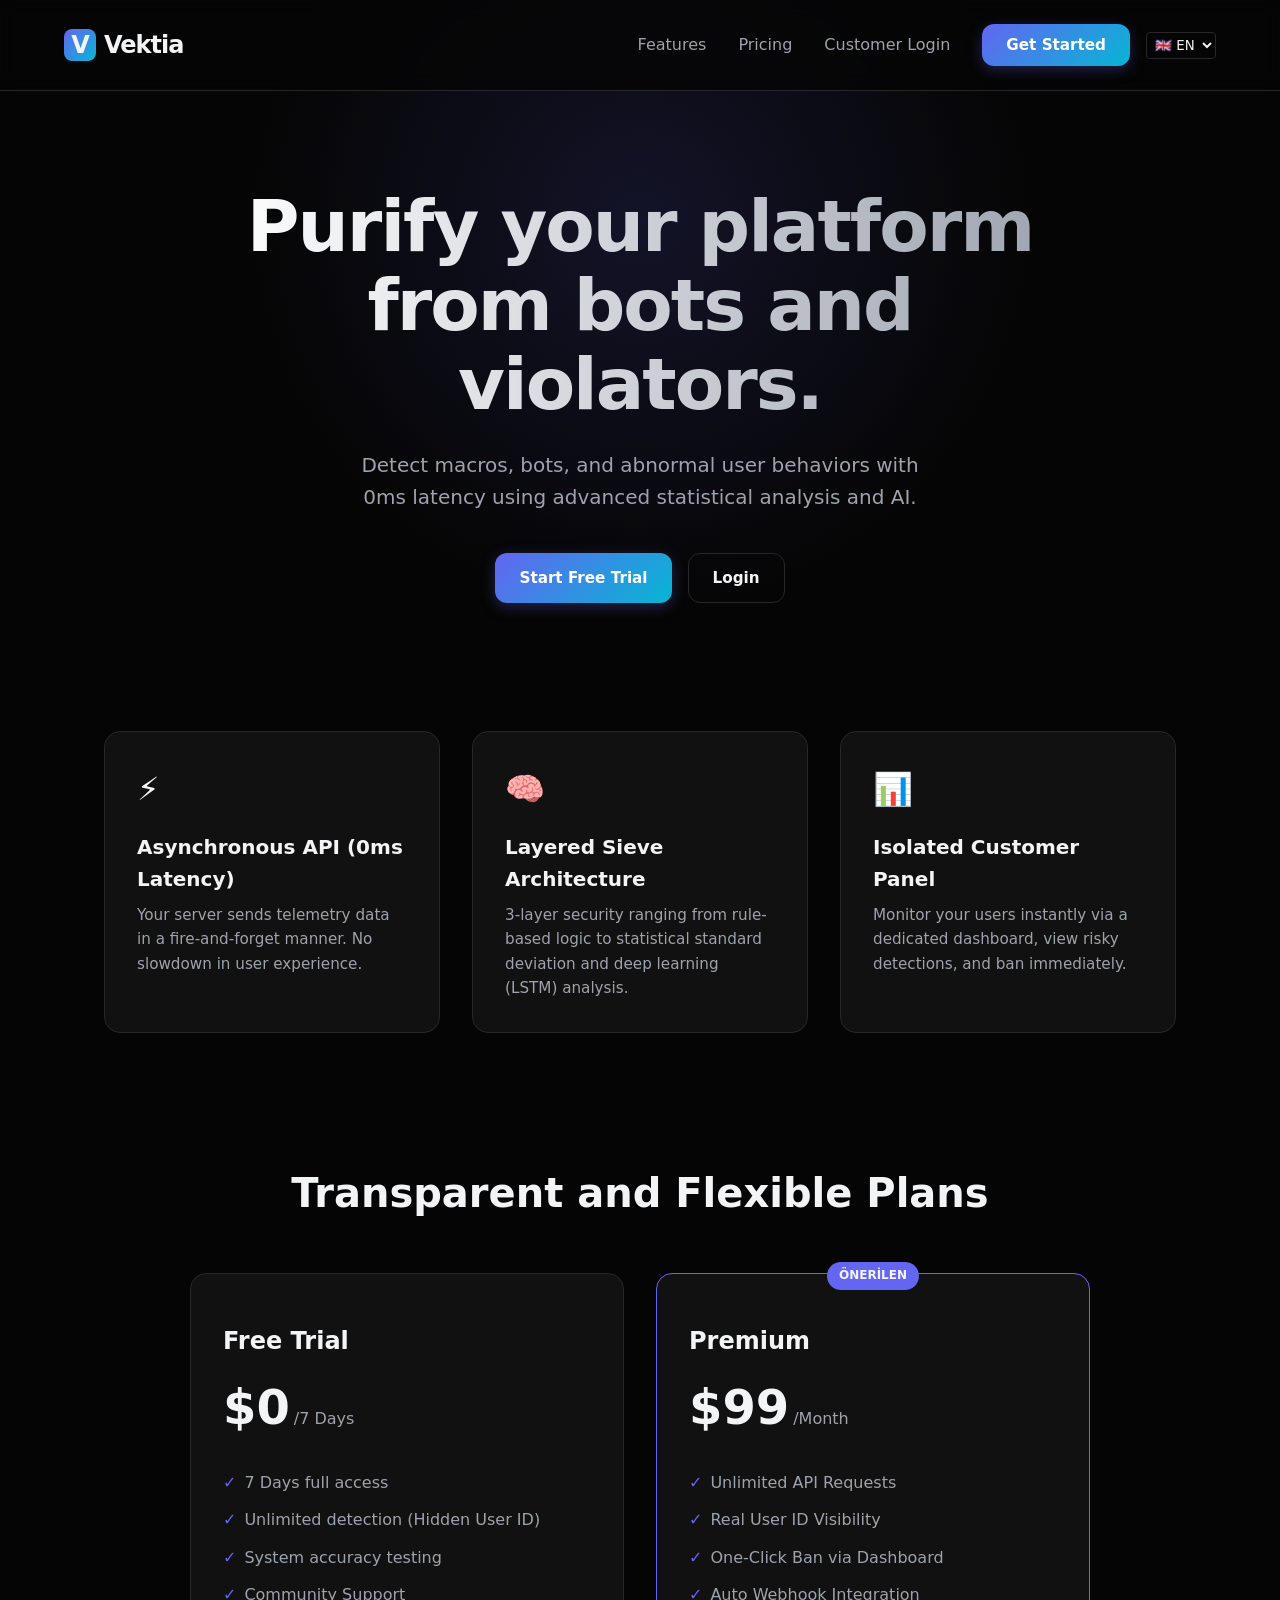
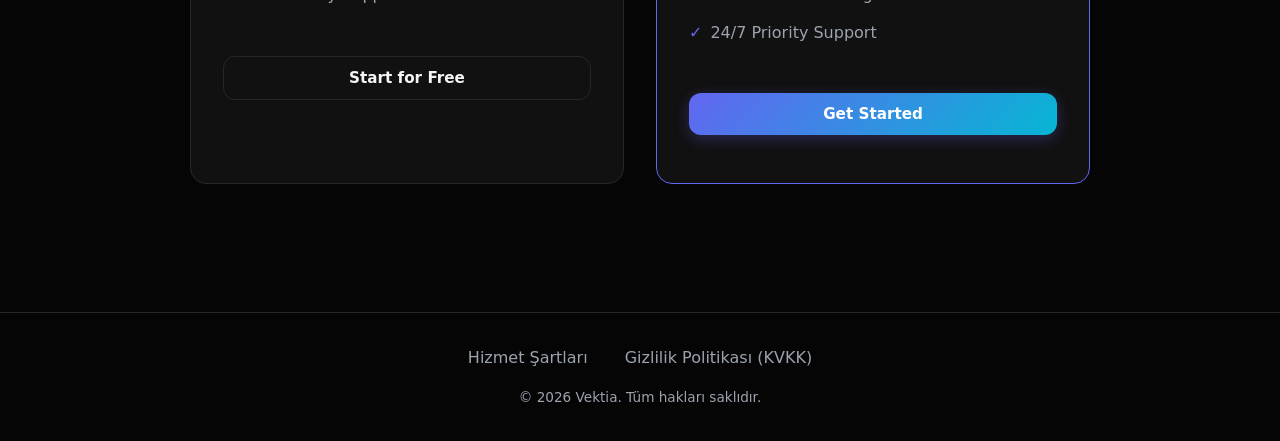
==== public/index.html @ ee5d996c "Initial commit for Vektia Anti-Cheat System" ====
<!DOCTYPE html>
<html lang="tr">
<head>
    <meta charset="UTF-8">
    <meta name="viewport" content="width=device-width, initial-scale=1.0">
    <title>Vektia | Sıfır Gecikmeli AI Anti-Cheat</title>
    <style>
        :root {
            --bg-color: #050505;
            --surface-color: #111111;
            --primary-color: #6366f1;
            --primary-hover: #4f46e5;
            --accent-cyan: #06b6d4;
            --text-color: #f3f4f6;
            --text-muted: #9ca3af;
            --border-color: #27272a;
            --radius-lg: 16px;
            --radius-md: 12px;
        }

        * { margin: 0; padding: 0; box-sizing: border-box; font-family: 'Inter', system-ui, -apple-system, sans-serif; }

        body {
            background-color: var(--bg-color);
            color: var(--text-color);
            line-height: 1.6;
            overflow-x: hidden;
        }

        /* Background Effects */
        .glow-bg {
            position: absolute;
            top: -20%; left: 50%;
            transform: translateX(-50%);
            width: 800px; height: 800px;
            background: radial-gradient(circle, rgba(99,102,241,0.15) 0%, rgba(0,0,0,0) 70%);
            z-index: -1;
        }

        /* Navbar */
        nav {
            display: flex; justify-content: space-between; align-items: center;
            padding: 1.5rem 5%; background: rgba(5,5,5,0.8);
            backdrop-filter: blur(10px);
            position: sticky; top: 0; z-index: 100;
            border-bottom: 1px solid var(--border-color);
        }
        .logo { font-size: 1.5rem; font-weight: 800; letter-spacing: -1px; display:flex; align-items:center; gap:0.5rem; }
        .logo-icon { width: 32px; height: 32px; background: linear-gradient(135deg, var(--primary-color), var(--accent-cyan)); border-radius: 8px; display:flex; align-items:center; justify-content:center; font-weight:900; }
        
        .nav-links a { color: var(--text-muted); text-decoration: none; margin-left: 2rem; transition: color 0.2s; font-weight: 500; }
        .nav-links a:hover { color: var(--text-color); }
        
        .btn {
            padding: 0.75rem 1.5rem; border-radius: var(--radius-md); font-weight: 600;
            cursor: pointer; transition: all 0.2s; text-decoration: none; border: none; font-size: 0.95rem;
        }
        .btn-primary {
            background: linear-gradient(135deg, var(--primary-color), var(--accent-cyan));
            color: white; box-shadow: 0 4px 15px rgba(99,102,241,0.3);
        }
        .btn-primary:hover { transform: translateY(-2px); box-shadow: 0 6px 20px rgba(99,102,241,0.5); }
        .btn-outline {
            background: transparent; border: 1px solid var(--border-color); color: var(--text-color);
        }
        .btn-outline:hover { border-color: var(--text-muted); }

        /* Hero Section */
        .hero {
            text-align: center; padding: 6rem 1rem 4rem; max-width: 900px; margin: 0 auto;
        }
        .hero h1 {
            font-size: 4.5rem; font-weight: 800; line-height: 1.1; letter-spacing: -2px;
            margin-bottom: 1.5rem;
            background: linear-gradient(to right, #fff, #9ca3af);
            -webkit-background-clip: text; -webkit-text-fill-color: transparent;
        }
        .hero p { font-size: 1.25rem; color: var(--text-muted); margin-bottom: 2.5rem; max-width: 600px; margin-inline: auto; }
        
        /* Features */
        .features {
            display: grid; grid-template-columns: repeat(auto-fit, minmax(300px, 1fr));
            gap: 2rem; padding: 4rem 5%; max-width: 1200px; margin: 0 auto;
        }
        .feature-card {
            background: var(--surface-color); padding: 2rem; border-radius: var(--radius-lg);
            border: 1px solid var(--border-color); transition: transform 0.3s, border-color 0.3s;
        }
        .feature-card:hover { transform: translateY(-5px); border-color: var(--primary-color); }
        .feature-icon { font-size: 2rem; margin-bottom: 1rem; }
        .feature-title { font-size: 1.25rem; font-weight: 600; margin-bottom: 0.5rem; }
        .feature-text { color: var(--text-muted); font-size: 0.95rem; }

        /* Pricing */
        .pricing-section { padding: 4rem 5%; text-align: center; }
        .pricing-section h2 { font-size: 2.5rem; margin-bottom: 3rem; }
        .pricing-grid {
            display: grid; grid-template-columns: repeat(auto-fit, minmax(300px, 1fr));
            gap: 2rem; max-width: 900px; margin: 0 auto;
        }
        .price-card {
            background: var(--surface-color); padding: 3rem 2rem; border-radius: var(--radius-lg);
            border: 1px solid var(--border-color); position: relative; text-align: left;
        }
        .price-card.premium { border-color: var(--primary-color); }
        .price-card.premium::before {
            content: 'ÖNERİLEN'; position: absolute; top: -12px; left: 50%; transform: translateX(-50%);
            background: var(--primary-color); font-size: 0.75rem; font-weight: bold; padding: 4px 12px; border-radius: 20px;
        }
        .price-tier { font-size: 1.5rem; font-weight: 600; margin-bottom: 0.5rem; }
        .price-amount { font-size: 3rem; font-weight: 800; margin-bottom: 1.5rem; display: flex; align-items: baseline; }
        .price-amount span { font-size: 1rem; color: var(--text-muted); font-weight: normal; margin-left: 0.25rem; }
        .price-features { list-style: none; margin-bottom: 2rem; }
        .price-features li { margin-bottom: 0.75rem; display: flex; align-items: center; gap: 0.5rem; color: var(--text-muted); }
        .price-features li::before { content: '✓'; color: var(--primary-color); font-weight: bold; }

        /* Modal */
        .modal-overlay {
            position: fixed; top: 0; left: 0; width: 100%; height: 100%;
            background: rgba(0,0,0,0.7); backdrop-filter: blur(5px);
            display: none; justify-content: center; align-items: center; z-index: 1000;
        }
        .modal {
            background: var(--surface-color); padding: 3rem; border-radius: var(--radius-lg);
            width: 100%; max-width: 450px; border: 1px solid var(--border-color);
        }
        .form-group { margin-bottom: 1.5rem; }
        .form-group label { display: block; margin-bottom: 0.5rem; font-weight: 500; font-size: 0.9rem; }
        .form-control {
            width: 100%; padding: 0.75rem; background: var(--bg-color); border: 1px solid var(--border-color);
            border-radius: var(--radius-md); color: white; outline: none; font-size: 1rem;
        }
        .form-control:focus { border-color: var(--primary-color); }
    </style>
</head>
<body>
    <div class="glow-bg"></div>

    <nav>
        <div class="logo">
            <div class="logo-icon">V</div>
            Vektia
        </div>
        <div class="nav-links" style="display:flex; align-items:center;">
            <a href="#features" data-i18n="nav_features">Özellikler</a>
            <a href="#pricing" data-i18n="nav_pricing">Fiyatlandırma</a>
            <a href="/admin/customer_login.html" data-i18n="nav_login">Müşteri Girişi</a>
            <button class="btn btn-primary" style="margin-left: 2rem;" onclick="openRegisterModal('premium')" data-i18n="nav_cta">Hemen Başla</button>
            <select id="langSelect" style="margin-left:1rem; padding:0.25rem; background:transparent; color:var(--text-color); border:1px solid var(--border-color); border-radius:4px; outline:none;" onchange="i18n.setLang(this.value)">
                <option value="en">🇬🇧 EN</option>
                <option value="tr">🇹🇷 TR</option>
            </select>
        </div>
    </nav>

    <section class="hero">
        <h1 data-i18n="hero_title">Platformunuzu bot ve ihlalcilerden arındırın.</h1>
        <p data-i18n="hero_subtitle">Gelişmiş istatistiksel analiz ve yapay zeka ile makro, bot ve anormal kullanıcı davranışlarını 0ms gecikme ile tespit edin.</p>
        <div style="display: flex; gap: 1rem; justify-content: center;">
            <button class="btn btn-primary" onclick="openRegisterModal('free')" data-i18n="btn_free_trial">Ücretsiz Denemeye Başla</button>
            <a href="/admin/customer_login.html" class="btn btn-outline" data-i18n="btn_login">Giriş Yap</a>
        </div>
    </section>

    <section id="features" class="features">
        <div class="feature-card">
            <div class="feature-icon">⚡</div>
            <h3 class="feature-title" data-i18n="feat1_title">Asenkron API (0ms Gecikme)</h3>
            <p class="feature-text" data-i18n="feat1_desc">Sunucunuz telemetri verisini fire-and-forget mantığıyla gönderir. Kullanıcı deneyiminde zerre yavaşlama olmaz.</p>
        </div>
        <div class="feature-card">
            <div class="feature-icon">🧠</div>
            <h3 class="feature-title" data-i18n="feat2_title">Katmanlı Elek Mimarisi</h3>
            <p class="feature-text" data-i18n="feat2_desc">Kurallı mantıktan başlayıp, istatistiksel standart sapmaya ve derin öğrenme (LSTM) analizine uzanan 3 katmanlı güvenlik.</p>
        </div>
        <div class="feature-card">
            <div class="feature-icon">📊</div>
            <h3 class="feature-title" data-i18n="feat3_title">İzole Müşteri Paneli</h3>
            <p class="feature-text" data-i18n="feat3_desc">Sadece size özel dashboard üzerinden kullanıcılarınızı anlık takip edin, riskli tespitleri görüp anında yasaklayın.</p>
        </div>
    </section>

    <section id="pricing" class="pricing-section">
        <h2 data-i18n="pricing_title">Şeffaf ve Esnek Planlar</h2>
        <div class="pricing-grid">
            <div class="price-card">
                <div class="price-tier" data-i18n="price_free">Free Trial</div>
                <div class="price-amount">$0 <span data-i18n="price_free_period">/7 Gün</span></div>
                <ul class="price-features">
                    <li data-i18n="price_free_desc1">7 Gün tam erişim</li>
                    <li data-i18n="price_free_desc2">Limitsiz tespit (Gizlenmiş User ID)</li>
                    <li data-i18n="price_free_desc3">Sistem doğruluğunu test etme</li>
                    <li data-i18n="price_free_desc4">Topluluk Desteği</li>
                </ul>
                <button class="btn btn-outline" style="width: 100%; margin-top: 1rem;" onclick="openRegisterModal('free')" data-i18n="btn_start_free">Ücretsiz Başla</button>
            </div>
            <div class="price-card premium">
                <div class="price-tier" data-i18n="price_premium">Premium</div>
                <div class="price-amount">$99 <span data-i18n="price_prem_period">/Ay</span></div>
                <ul class="price-features">
                    <li data-i18n="price_prem_desc1">Limitsiz API İsteği</li>
                    <li data-i18n="price_prem_desc2">Gerçek User ID Görünürlüğü</li>
                    <li data-i18n="price_prem_desc3">Dashboard üzerinden Tek Tıkla Ban</li>
                    <li data-i18n="price_prem_desc4">Otomatik Webhook Entegrasyonu</li>
                    <li data-i18n="price_prem_desc5">7/24 Öncelikli Destek</li>
                </ul>
                <button class="btn btn-primary" style="width: 100%; margin-top: 1rem;" onclick="openRegisterModal('premium')" data-i18n="nav_cta">Hemen Başla</button>
            </div>
        </div>
    </section>

    <!-- Kayıt Modal -->
    <div id="registerModal" class="modal-overlay">
        <div class="modal">
            <h2 style="margin-bottom: 0.5rem; font-size: 1.5rem;" data-i18n="modal_reg_title">Sisteme Kayıt Ol</h2>
            <p style="color: var(--text-muted); margin-bottom: 2rem; font-size: 0.9rem;" data-i18n="modal_reg_sub">
                Stüdyo adınızı ve kurumsal e-postanızı girin.
            </p>
            
            <!-- Aşama 1: Email Gönderimi -->
            <form id="registerForm">
                <input type="hidden" id="regTier" value="premium">
                <div class="form-group">
                    <label data-i18n="lbl_studio_name">Stüdyo / Platform Adı</label>
                    <input type="text" id="regName" class="form-control" required placeholder="Örn: Epic Games" data-i18n="ph_studio">
                </div>
                <div class="form-group">
                    <label data-i18n="lbl_corp_email">Kurumsal E-posta</label>
                    <input type="email" id="regEmail" class="form-control" required placeholder="Örn: hello@epicgames.com" data-i18n="ph_email">
                    <small style="color: var(--text-muted); font-size: 0.8rem; margin-top: 0.25rem; display: block;" data-i18n="msg_no_personal">Kişisel ve geçici e-postalar kabul edilmez.</small>
                </div>
                <div class="form-group" style="margin-top: 1.5rem; margin-bottom: 1rem; display: flex; align-items: flex-start; gap: 0.5rem;">
                    <input type="checkbox" id="regTerms" required style="margin-top: 0.25rem;">
                    <label for="regTerms" style="font-size: 0.85rem; color: var(--text-muted); cursor: pointer;" data-i18n="lbl_terms_agree">
                        <a href="terms.html" target="_blank" style="color: var(--accent-cyan); text-decoration: none;">Hizmet Şartları</a>'nı ve 
                        <a href="privacy.html" target="_blank" style="color: var(--accent-cyan); text-decoration: none;">Gizlilik Politikası (KVKK)</a>'nı okudum, anladım ve kabul ediyorum.
                    </label>
                </div>
                <div id="regError" style="display:none; color: #ef4444; background: rgba(239,68,68,0.1); padding: 0.75rem; border-radius: 8px; font-size: 0.9rem; margin-bottom: 1rem; border: 1px solid #ef4444;"></div>
                <div style="display:flex; justify-content:flex-end; gap:1rem; margin-top: 1rem;">
                    <button type="button" class="btn btn-outline" onclick="closeRegisterModal()" data-i18n="btn_cancel">İptal</button>
                    <button type="submit" class="btn btn-primary" id="regSubmitBtn" data-i18n="btn_continue">Devam Et</button>
                </div>
            </form>

            <!-- Aşama 2: OTP Doğrulama -->
            <form id="otpForm" style="display:none;">
                <p style="color: var(--text-color); margin-bottom: 1rem; font-size: 0.95rem;" data-i18n="otp_desc">E-posta adresinize gönderilen 6 haneli doğrulama kodunu girin.</p>
                <div class="form-group">
                    <label data-i18n="lbl_otp">Doğrulama Kodu</label>
                    <input type="text" id="otpCode" class="form-control" required placeholder="000000" maxlength="6" style="text-align: center; letter-spacing: 0.5rem; font-size: 1.5rem;">
                </div>
                <div id="otpError" style="display:none; color: #ef4444; background: rgba(239,68,68,0.1); padding: 0.75rem; border-radius: 8px; font-size: 0.9rem; margin-bottom: 1rem; border: 1px solid #ef4444;"></div>
                <div style="display:flex; justify-content:flex-end; gap:1rem; margin-top: 1rem;">
                    <button type="button" class="btn btn-outline" onclick="closeRegisterModal()" data-i18n="btn_cancel">İptal</button>
                    <button type="submit" class="btn btn-primary" id="otpSubmitBtn" data-i18n="btn_verify">Doğrula</button>
                </div>
            </form>
            
            <!-- Aşama 3: Başarılı (Free Tier için) -->
            <div id="regSuccess" style="display: none; text-align: center;">
                <div style="font-size: 3rem; margin-bottom: 1rem;">✅</div>
                <h3 style="margin-bottom: 1rem;">Kayıt Başarılı!</h3>
                <p style="color: var(--text-muted); font-size: 0.9rem; margin-bottom: 1rem;">Lütfen bu API anahtarını güvenli bir yere kaydedin. Bir daha gösterilmeyecektir.</p>
                <div style="background: var(--bg-color); padding: 1rem; border: 1px dashed var(--primary-color); border-radius: var(--radius-md); font-family: monospace; font-size: 1.1rem; color: var(--accent-cyan); margin-bottom: 2rem; word-break: break-all;" id="newApiKey">
                </div>
                <a href="/admin/customer_login.html" class="btn btn-primary" style="width: 100%; margin-bottom: 0.5rem;">Panele Giriş Yap</a>
                <button type="button" class="btn btn-outline" style="width: 100%;" onclick="closeRegisterModal()">Kapat</button>
            </div>
        </div>
    </div>

    <script src="/admin/js/i18n.js"></script>
    <script>
        // Update dict with landing page keys locally or append to i18n
        if (typeof i18n !== 'undefined') {
            i18n.dict.tr = { ...i18n.dict.tr, 
                "nav_features": "Özellikler", 
                "nav_pricing": "Fiyatlandırma", 
                "nav_login": "Müşteri Girişi", 
                "nav_cta": "Hemen Başla",
                "hero_title": "Platformunuzu bot ve ihlalcilerden arındırın.",
                "hero_subtitle": "Gelişmiş istatistiksel analiz ve yapay zeka ile makro, bot ve anormal kullanıcı davranışlarını 0ms gecikme ile tespit edin.",
                "btn_free_trial": "Ücretsiz Denemeye Başla",
                "btn_login": "Giriş Yap",
                "feat1_title": "Asenkron API (0ms Gecikme)",
                "feat1_desc": "Sunucunuz telemetri verisini fire-and-forget mantığıyla gönderir. Kullanıcı deneyiminde zerre yavaşlama olmaz.",
                "feat2_title": "Katmanlı Elek Mimarisi",
                "feat2_desc": "Kurallı mantıktan başlayıp, istatistiksel standart sapmaya ve derin öğrenme (LSTM) analizine uzanan 3 katmanlı güvenlik.",
                "feat3_title": "İzole Müşteri Paneli",
                "feat3_desc": "Sadece size özel dashboard üzerinden kullanıcılarınızı anlık takip edin, riskli tespitleri görüp anında yasaklayın.",
                "pricing_title": "Şeffaf ve Esnek Planlar",
                "price_free": "Ücretsiz Deneme",
                "price_free_period": "/7 Gün",
                "price_free_desc1": "7 Gün tam erişim",
                "price_free_desc2": "Limitsiz tespit (Gizlenmiş User ID)",
                "price_free_desc3": "Sistem doğruluğunu test etme",
                "price_free_desc4": "Topluluk Desteği",
                "btn_start_free": "Ücretsiz Başla",
                "price_premium": "Premium",
                "price_prem_period": "/Ay",
                "price_prem_desc1": "Limitsiz API İsteği",
                "price_prem_desc2": "Gerçek User ID Görünürlüğü",
                "price_prem_desc3": "Dashboard üzerinden Tek Tıkla Ban",
                "price_prem_desc4": "Otomatik Webhook Entegrasyonu",
                "price_prem_desc5": "7/24 Öncelikli Destek",
                "modal_reg_title": "Sisteme Kayıt Ol",
                "modal_reg_sub": "Stüdyo adınızı ve kurumsal e-postanızı girin.",
                "lbl_studio_name": "Stüdyo / Platform Adı",
                "ph_studio": "Örn: Epic Games",
                "lbl_corp_email": "Kurumsal E-posta",
                "ph_email": "Örn: hello@epicgames.com",
                "msg_no_personal": "Kişisel ve geçici e-postalar kabul edilmez.",
                "lbl_terms_agree": "<a href='terms.html' target='_blank' style='color: var(--accent-cyan); text-decoration: none;'>Hizmet Şartları</a>'nı ve <a href='privacy.html' target='_blank' style='color: var(--accent-cyan); text-decoration: none;'>Gizlilik Politikası (KVKK)</a>'nı okudum, anladım ve kabul ediyorum.",
                "btn_cancel": "İptal",
                "btn_continue": "Devam Et",
                "otp_desc": "E-posta adresinize gönderilen 6 haneli doğrulama kodunu girin.",
                "lbl_otp": "Doğrulama Kodu",
                "btn_verify": "Doğrula"
            };
            i18n.dict.en = { ...i18n.dict.en, 
                "nav_features": "Features", 
                "nav_pricing": "Pricing", 
                "nav_login": "Customer Login", 
                "nav_cta": "Get Started",
                "hero_title": "Purify your platform from bots and violators.",
                "hero_subtitle": "Detect macros, bots, and abnormal user behaviors with 0ms latency using advanced statistical analysis and AI.",
                "btn_free_trial": "Start Free Trial",
                "btn_login": "Login",
                "feat1_title": "Asynchronous API (0ms Latency)",
                "feat1_desc": "Your server sends telemetry data in a fire-and-forget manner. No slowdown in user experience.",
                "feat2_title": "Layered Sieve Architecture",
                "feat2_desc": "3-layer security ranging from rule-based logic to statistical standard deviation and deep learning (LSTM) analysis.",
                "feat3_title": "Isolated Customer Panel",
                "feat3_desc": "Monitor your users instantly via a dedicated dashboard, view risky detections, and ban immediately.",
                "pricing_title": "Transparent and Flexible Plans",
                "price_free": "Free Trial",
                "price_free_period": "/7 Days",
                "price_free_desc1": "7 Days full access",
                "price_free_desc2": "Unlimited detection (Hidden User ID)",
                "price_free_desc3": "System accuracy testing",
                "price_free_desc4": "Community Support",
                "btn_start_free": "Start for Free",
                "price_premium": "Premium",
                "price_prem_period": "/Month",
                "price_prem_desc1": "Unlimited API Requests",
                "price_prem_desc2": "Real User ID Visibility",
                "price_prem_desc3": "One-Click Ban via Dashboard",
                "price_prem_desc4": "Auto Webhook Integration",
                "price_prem_desc5": "24/7 Priority Support",
                "modal_reg_title": "System Registration",
                "modal_reg_sub": "Enter your studio name and corporate email.",
                "lbl_studio_name": "Studio / Platform Name",
                "ph_studio": "e.g., Epic Games",
                "lbl_corp_email": "Corporate Email",
                "ph_email": "e.g., hello@epicgames.com",
                "msg_no_personal": "Personal and temporary emails are not accepted.",
                "lbl_terms_agree": "I have read and agree to the <a href='terms.html' target='_blank' style='color: var(--accent-cyan); text-decoration: none;'>Terms of Service</a> and <a href='privacy.html' target='_blank' style='color: var(--accent-cyan); text-decoration: none;'>Privacy Policy</a>.",
                "btn_cancel": "Cancel",
                "btn_continue": "Continue",
                "otp_desc": "Enter the 6-digit verification code sent to your email.",
                "lbl_otp": "Verification Code",
                "btn_verify": "Verify"
            };
            i18n.translatePage();
        }

        function openRegisterModal(tier) {
            document.getElementById('regTier').value = tier;
            document.getElementById('registerForm').style.display = 'block';
            document.getElementById('otpForm').style.display = 'none';
            document.getElementById('regSuccess').style.display = 'none';
            document.getElementById('regError').style.display = 'none';
            document.getElementById('otpError').style.display = 'none';
            document.getElementById('registerModal').style.display = 'flex';
        }

        function closeRegisterModal() {
            document.getElementById('registerModal').style.display = 'none';
        }

        // Modal dışına tıklayınca kapatma
        window.onclick = function(event) {
            const modal = document.getElementById('registerModal');
            if (event.target == modal) {
                closeRegisterModal();
            }
        }

        // Aşama 1: OTP Gönder
        document.getElementById('registerForm').addEventListener('submit', async (e) => {
            e.preventDefault();
            const name = document.getElementById('regName').value;
            const email = document.getElementById('regEmail').value;
            const tier = document.getElementById('regTier').value;
            const errorBox = document.getElementById('regError');
            const submitBtn = document.getElementById('regSubmitBtn');

            errorBox.style.display = 'none';
            submitBtn.disabled = true;
            submitBtn.textContent = 'İşleniyor...';

            try {
                const res = await fetch('/api/v1/customer/register/send-otp', {
                    method: 'POST',
                    headers: {'Content-Type': 'application/json'},
                    body: JSON.stringify({ name, email, tier })
                });
                
                const data = await res.json();
                
                if (!res.ok) {
                    throw new Error(data.detail || 'İşlem başarısız oldu.');
                }
                
                // Formu gizle, OTP formunu göster
                document.getElementById('registerForm').style.display = 'none';
                document.getElementById('otpForm').style.display = 'block';
                document.getElementById('otpCode').focus();
            } catch (err) {
                errorBox.textContent = err.message;
                errorBox.style.display = 'block';
            } finally {
                submitBtn.disabled = false;
                submitBtn.textContent = 'Devam Et';
            }
        });

        // Aşama 2: OTP Doğrula
        document.getElementById('otpForm').addEventListener('submit', async (e) => {
            e.preventDefault();
            const name = document.getElementById('regName').value;
            const email = document.getElementById('regEmail').value;
            const tier = document.getElementById('regTier').value;
            const otp_code = document.getElementById('otpCode').value;
            const errorBox = document.getElementById('otpError');
            const submitBtn = document.getElementById('otpSubmitBtn');

            errorBox.style.display = 'none';
            submitBtn.disabled = true;
            submitBtn.textContent = 'Doğrulanıyor...';

            try {
                const res = await fetch('/api/v1/customer/register/verify-otp', {
                    method: 'POST',
                    headers: {'Content-Type': 'application/json'},
                    body: JSON.stringify({ name, email, tier, otp_code })
                });
                
                const data = await res.json();
                
                if (!res.ok) {
                    throw new Error(data.detail || 'Doğrulama başarısız oldu.');
                }
                
                if (data.tier === 'free') {
                    document.getElementById('otpForm').style.display = 'none';
                    document.getElementById('newApiKey').textContent = data.api_key;
                    document.getElementById('regSuccess').style.display = 'block';
                } else if (data.tier === 'premium') {
                    // Lemon Squeezy Checkout sayfasına yönlendir
                    submitBtn.textContent = 'Ödemeye Yönlendiriliyor...';
                    window.location.href = data.checkout_url;
                }
            } catch (err) {
                errorBox.textContent = err.message;
                errorBox.style.display = 'block';
                submitBtn.disabled = false;
                submitBtn.textContent = 'Doğrula';
            }
        });
    </script>

    <footer style="border-top: 1px solid var(--border-color); padding: 2rem 5%; text-align: center; color: var(--text-muted); margin-top: 4rem;">
        <div>
            <a href="terms.html" style="color: var(--text-muted); text-decoration: none; margin: 0 1rem; transition: color 0.2s;" onmouseover="this.style.color='var(--text-color)'" onmouseout="this.style.color='var(--text-muted)'">Hizmet Şartları</a>
            <a href="privacy.html" style="color: var(--text-muted); text-decoration: none; margin: 0 1rem; transition: color 0.2s;" onmouseover="this.style.color='var(--text-color)'" onmouseout="this.style.color='var(--text-muted)'">Gizlilik Politikası (KVKK)</a>
        </div>
        <div style="margin-top: 1rem; font-size: 0.85rem;">&copy; 2026 Vektia. Tüm hakları saklıdır.</div>
    </footer>
</body>
</html>
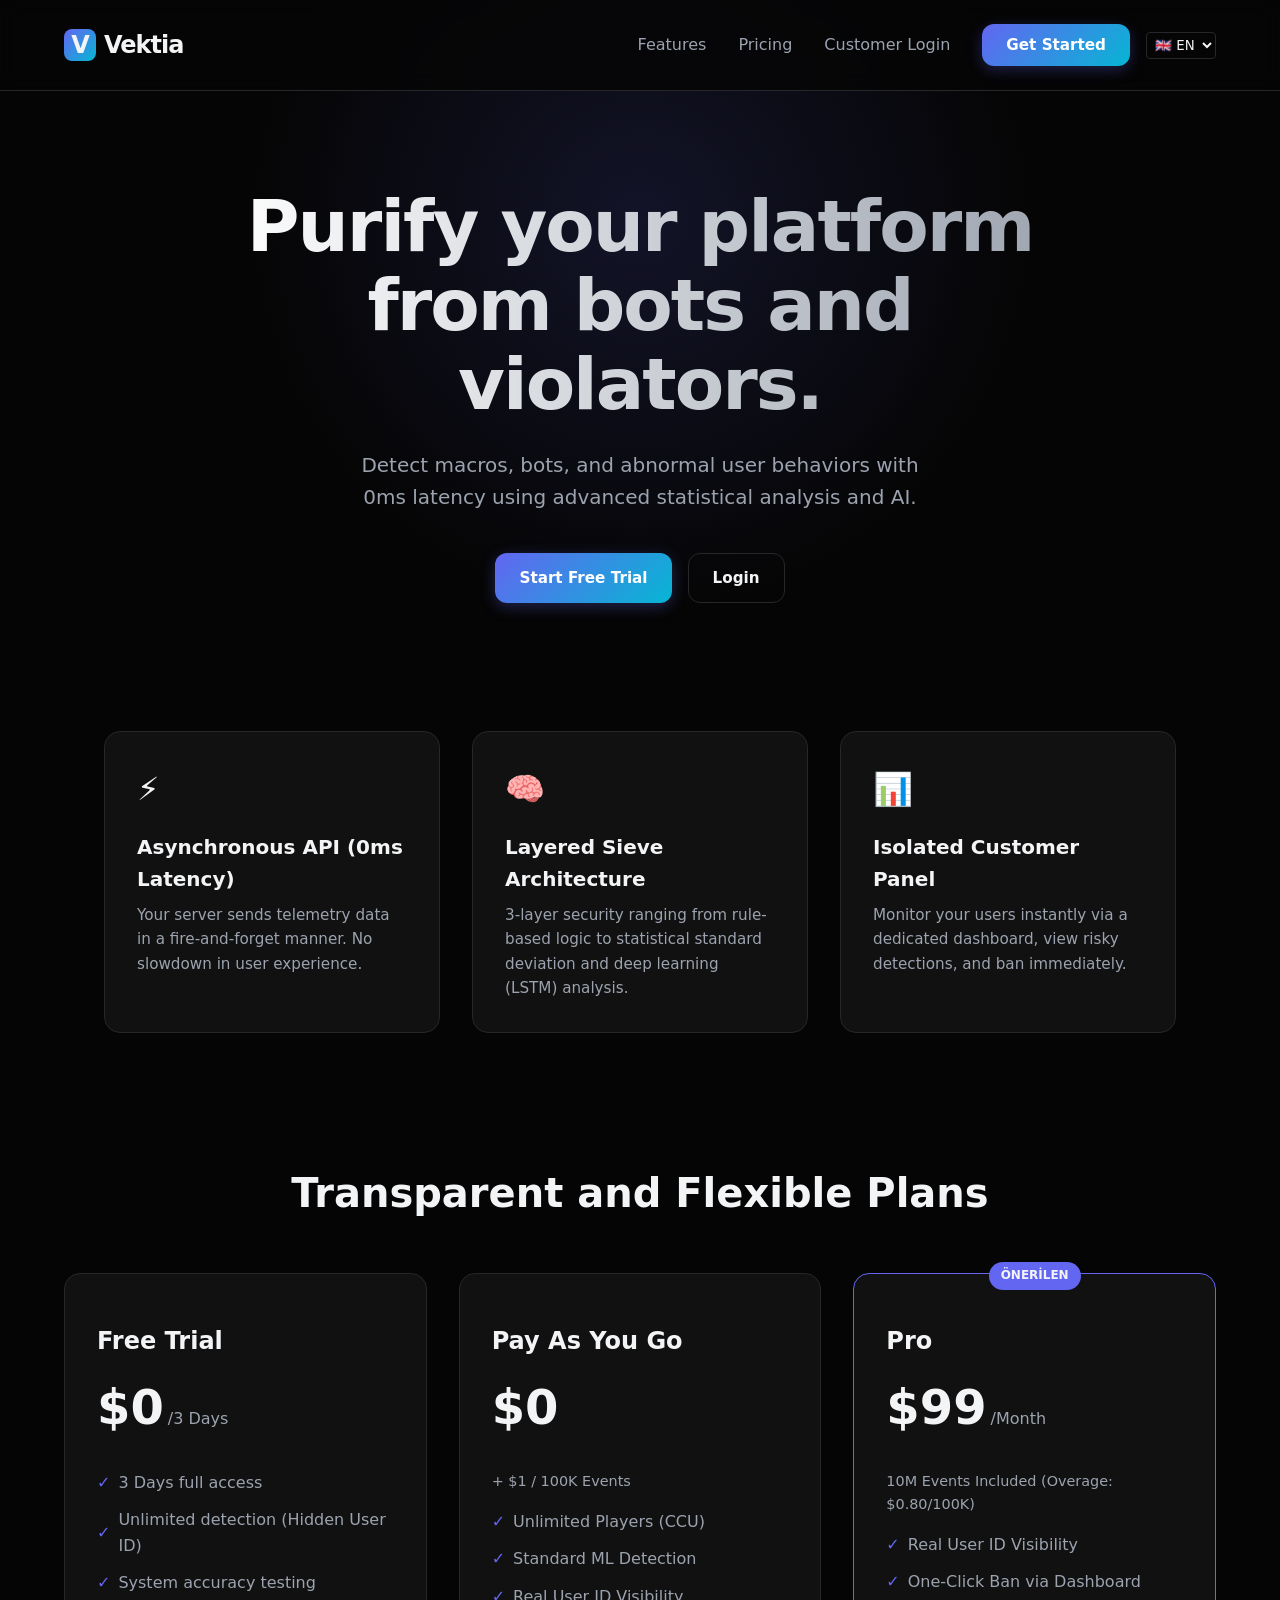
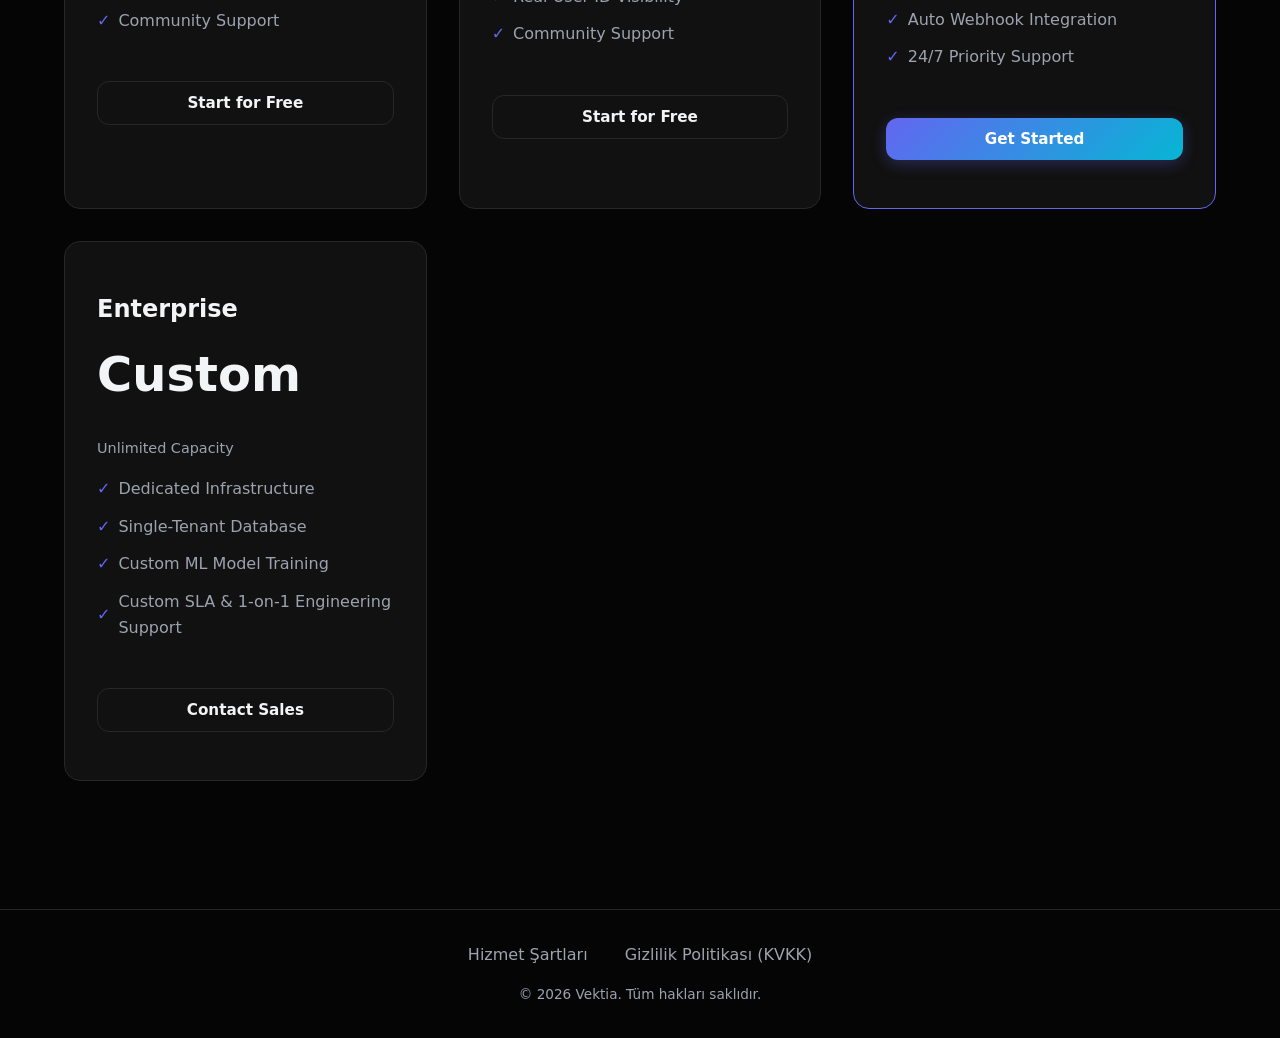
==== commit de1e31b4: "feat: Add spatial jitter analysis, cross-metric detection, update ML scripts, and add project detail" ====
--- a/public/index.html
+++ b/public/index.html
@@ -95,8 +95,8 @@
         .pricing-section { padding: 4rem 5%; text-align: center; }
         .pricing-section h2 { font-size: 2.5rem; margin-bottom: 3rem; }
         .pricing-grid {
-            display: grid; grid-template-columns: repeat(auto-fit, minmax(300px, 1fr));
-            gap: 2rem; max-width: 900px; margin: 0 auto;
+            display: grid; grid-template-columns: repeat(auto-fit, minmax(280px, 1fr));
+            gap: 2rem; max-width: 1300px; margin: 0 auto;
         }
         .price-card {
             background: var(--surface-color); padding: 3rem 2rem; border-radius: var(--radius-lg);
@@ -185,26 +185,50 @@
         <div class="pricing-grid">
             <div class="price-card">
                 <div class="price-tier" data-i18n="price_free">Free Trial</div>
-                <div class="price-amount">$0 <span data-i18n="price_free_period">/7 Gün</span></div>
+                <div class="price-amount">$0 <span data-i18n="price_free_period">/3 Gün</span></div>
                 <ul class="price-features">
-                    <li data-i18n="price_free_desc1">7 Gün tam erişim</li>
+                    <li data-i18n="price_free_desc1">3 Gün tam erişim</li>
                     <li data-i18n="price_free_desc2">Limitsiz tespit (Gizlenmiş User ID)</li>
                     <li data-i18n="price_free_desc3">Sistem doğruluğunu test etme</li>
                     <li data-i18n="price_free_desc4">Topluluk Desteği</li>
                 </ul>
                 <button class="btn btn-outline" style="width: 100%; margin-top: 1rem;" onclick="openRegisterModal('free')" data-i18n="btn_start_free">Ücretsiz Başla</button>
             </div>
+            <div class="price-card">
+                <div class="price-tier" data-i18n="price_payg">Pay As You Go</div>
+                <div class="price-amount" data-i18n="price_payg_amount">$0</div>
+                <p style="color: var(--text-muted); font-size: 0.9rem; margin-bottom: 1rem;" data-i18n="price_payg_sub">+ $1 / 100K Event</p>
+                <ul class="price-features">
+                    <li data-i18n="price_payg_desc1">Limitsiz Oyuncu (CCU)</li>
+                    <li data-i18n="price_payg_desc2">Standart ML Tespiti</li>
+                    <li data-i18n="price_payg_desc3">Gerçek User ID Görünürlüğü</li>
+                    <li data-i18n="price_payg_desc4">Topluluk Desteği</li>
+                </ul>
+                <button class="btn btn-outline" style="width: 100%; margin-top: 1rem;" onclick="openRegisterModal('payg')" data-i18n="btn_start_free">Ücretsiz Başla</button>
+            </div>
             <div class="price-card premium">
-                <div class="price-tier" data-i18n="price_premium">Premium</div>
+                <div class="price-tier" data-i18n="price_premium">Pro</div>
                 <div class="price-amount">$99 <span data-i18n="price_prem_period">/Ay</span></div>
+                <p style="color: var(--text-muted); font-size: 0.9rem; margin-bottom: 1rem;" data-i18n="price_prem_sub">10M Event Dahil (Aşım: $0.80/100K)</p>
                 <ul class="price-features">
-                    <li data-i18n="price_prem_desc1">Limitsiz API İsteği</li>
-                    <li data-i18n="price_prem_desc2">Gerçek User ID Görünürlüğü</li>
-                    <li data-i18n="price_prem_desc3">Dashboard üzerinden Tek Tıkla Ban</li>
-                    <li data-i18n="price_prem_desc4">Otomatik Webhook Entegrasyonu</li>
-                    <li data-i18n="price_prem_desc5">7/24 Öncelikli Destek</li>
+                    <li data-i18n="price_prem_desc1">Gerçek User ID Görünürlüğü</li>
+                    <li data-i18n="price_prem_desc2">Dashboard üzerinden Tek Tıkla Ban</li>
+                    <li data-i18n="price_prem_desc3">Otomatik Webhook Entegrasyonu</li>
+                    <li data-i18n="price_prem_desc4">7/24 Öncelikli Destek</li>
                 </ul>
                 <button class="btn btn-primary" style="width: 100%; margin-top: 1rem;" onclick="openRegisterModal('premium')" data-i18n="nav_cta">Hemen Başla</button>
+            </div>
+            <div class="price-card">
+                <div class="price-tier" data-i18n="price_enterprise">Enterprise</div>
+                <div class="price-amount" data-i18n="price_ent_amount">Özel</div>
+                <p style="color: var(--text-muted); font-size: 0.9rem; margin-bottom: 1rem;" data-i18n="price_ent_sub">Sınırsız Kapasite</p>
+                <ul class="price-features">
+                    <li data-i18n="price_ent_desc1">Dedicated Infrastructure</li>
+                    <li data-i18n="price_ent_desc2">Single-Tenant Veritabanı</li>
+                    <li data-i18n="price_ent_desc3">Özel ML Modeli Eğitimi</li>
+                    <li data-i18n="price_ent_desc4">Özel SLA & Birebir Mühendis Desteği</li>
+                </ul>
+                <button class="btn btn-outline" style="width: 100%; margin-top: 1rem;" onclick="window.location.href='mailto:sales@vektia.com'" data-i18n="btn_contact_sales">Bize Ulaşın</button>
             </div>
         </div>
     </section>
@@ -291,19 +315,35 @@
                 "feat3_desc": "Sadece size özel dashboard üzerinden kullanıcılarınızı anlık takip edin, riskli tespitleri görüp anında yasaklayın.",
                 "pricing_title": "Şeffaf ve Esnek Planlar",
                 "price_free": "Ücretsiz Deneme",
-                "price_free_period": "/7 Gün",
-                "price_free_desc1": "7 Gün tam erişim",
+                "price_free_period": "/3 Gün",
+                "price_free_desc1": "3 Gün tam erişim",
                 "price_free_desc2": "Limitsiz tespit (Gizlenmiş User ID)",
                 "price_free_desc3": "Sistem doğruluğunu test etme",
                 "price_free_desc4": "Topluluk Desteği",
                 "btn_start_free": "Ücretsiz Başla",
-                "price_premium": "Premium",
+                "price_payg": "Pay As You Go",
+                "price_payg_amount": "$0",
+                "price_payg_sub": "+ $1 / 100K Event",
+                "price_payg_desc1": "Limitsiz Oyuncu (CCU)",
+                "price_payg_desc2": "Standart ML Tespiti",
+                "price_payg_desc3": "Gerçek User ID Görünürlüğü",
+                "price_payg_desc4": "Topluluk Desteği",
+                "btn_start_free": "Ücretsiz Başla",
+                "price_premium": "Pro",
                 "price_prem_period": "/Ay",
-                "price_prem_desc1": "Limitsiz API İsteği",
-                "price_prem_desc2": "Gerçek User ID Görünürlüğü",
-                "price_prem_desc3": "Dashboard üzerinden Tek Tıkla Ban",
-                "price_prem_desc4": "Otomatik Webhook Entegrasyonu",
-                "price_prem_desc5": "7/24 Öncelikli Destek",
+                "price_prem_sub": "10M Event Dahil (Aşım: $0.80/100K)",
+                "price_prem_desc1": "Gerçek User ID Görünürlüğü",
+                "price_prem_desc2": "Dashboard üzerinden Tek Tıkla Ban",
+                "price_prem_desc3": "Otomatik Webhook Entegrasyonu",
+                "price_prem_desc4": "7/24 Öncelikli Destek",
+                "price_enterprise": "Enterprise",
+                "price_ent_amount": "Özel",
+                "price_ent_sub": "Sınırsız Kapasite",
+                "price_ent_desc1": "Dedicated (Özel) Altyapı",
+                "price_ent_desc2": "Single-Tenant Veritabanı",
+                "price_ent_desc3": "Özel ML Modeli Eğitimi",
+                "price_ent_desc4": "Özel SLA & Birebir Mühendis Desteği",
+                "btn_contact_sales": "Bize Ulaşın",
                 "modal_reg_title": "Sisteme Kayıt Ol",
                 "modal_reg_sub": "Stüdyo adınızı ve kurumsal e-postanızı girin.",
                 "lbl_studio_name": "Stüdyo / Platform Adı",
@@ -335,19 +375,35 @@
                 "feat3_desc": "Monitor your users instantly via a dedicated dashboard, view risky detections, and ban immediately.",
                 "pricing_title": "Transparent and Flexible Plans",
                 "price_free": "Free Trial",
-                "price_free_period": "/7 Days",
-                "price_free_desc1": "7 Days full access",
+                "price_free_period": "/3 Days",
+                "price_free_desc1": "3 Days full access",
                 "price_free_desc2": "Unlimited detection (Hidden User ID)",
                 "price_free_desc3": "System accuracy testing",
                 "price_free_desc4": "Community Support",
                 "btn_start_free": "Start for Free",
-                "price_premium": "Premium",
+                "price_payg": "Pay As You Go",
+                "price_payg_amount": "$0",
+                "price_payg_sub": "+ $1 / 100K Events",
+                "price_payg_desc1": "Unlimited Players (CCU)",
+                "price_payg_desc2": "Standard ML Detection",
+                "price_payg_desc3": "Real User ID Visibility",
+                "price_payg_desc4": "Community Support",
+                "btn_start_free": "Start for Free",
+                "price_premium": "Pro",
                 "price_prem_period": "/Month",
-                "price_prem_desc1": "Unlimited API Requests",
-                "price_prem_desc2": "Real User ID Visibility",
-                "price_prem_desc3": "One-Click Ban via Dashboard",
-                "price_prem_desc4": "Auto Webhook Integration",
-                "price_prem_desc5": "24/7 Priority Support",
+                "price_prem_sub": "10M Events Included (Overage: $0.80/100K)",
+                "price_prem_desc1": "Real User ID Visibility",
+                "price_prem_desc2": "One-Click Ban via Dashboard",
+                "price_prem_desc3": "Auto Webhook Integration",
+                "price_prem_desc4": "24/7 Priority Support",
+                "price_enterprise": "Enterprise",
+                "price_ent_amount": "Custom",
+                "price_ent_sub": "Unlimited Capacity",
+                "price_ent_desc1": "Dedicated Infrastructure",
+                "price_ent_desc2": "Single-Tenant Database",
+                "price_ent_desc3": "Custom ML Model Training",
+                "price_ent_desc4": "Custom SLA & 1-on-1 Engineering Support",
+                "btn_contact_sales": "Contact Sales",
                 "modal_reg_title": "System Registration",
                 "modal_reg_sub": "Enter your studio name and corporate email.",
                 "lbl_studio_name": "Studio / Platform Name",
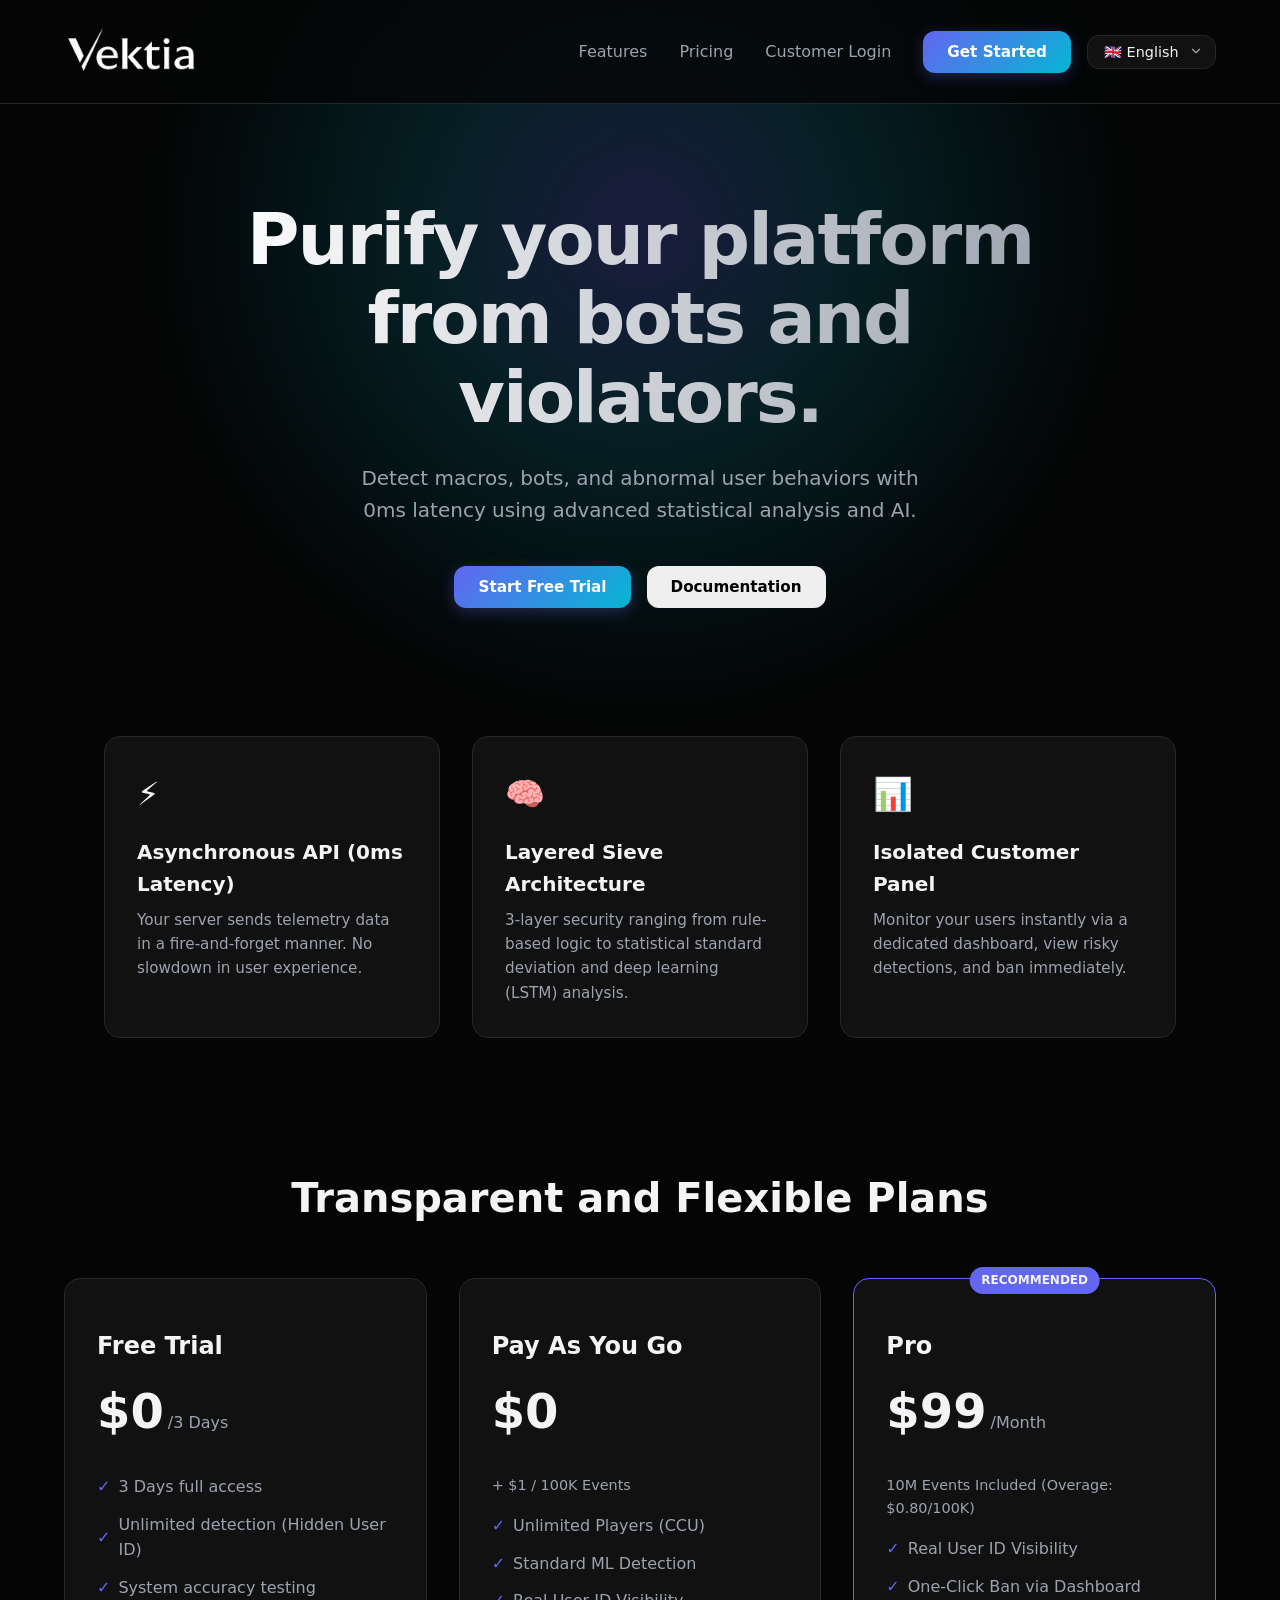
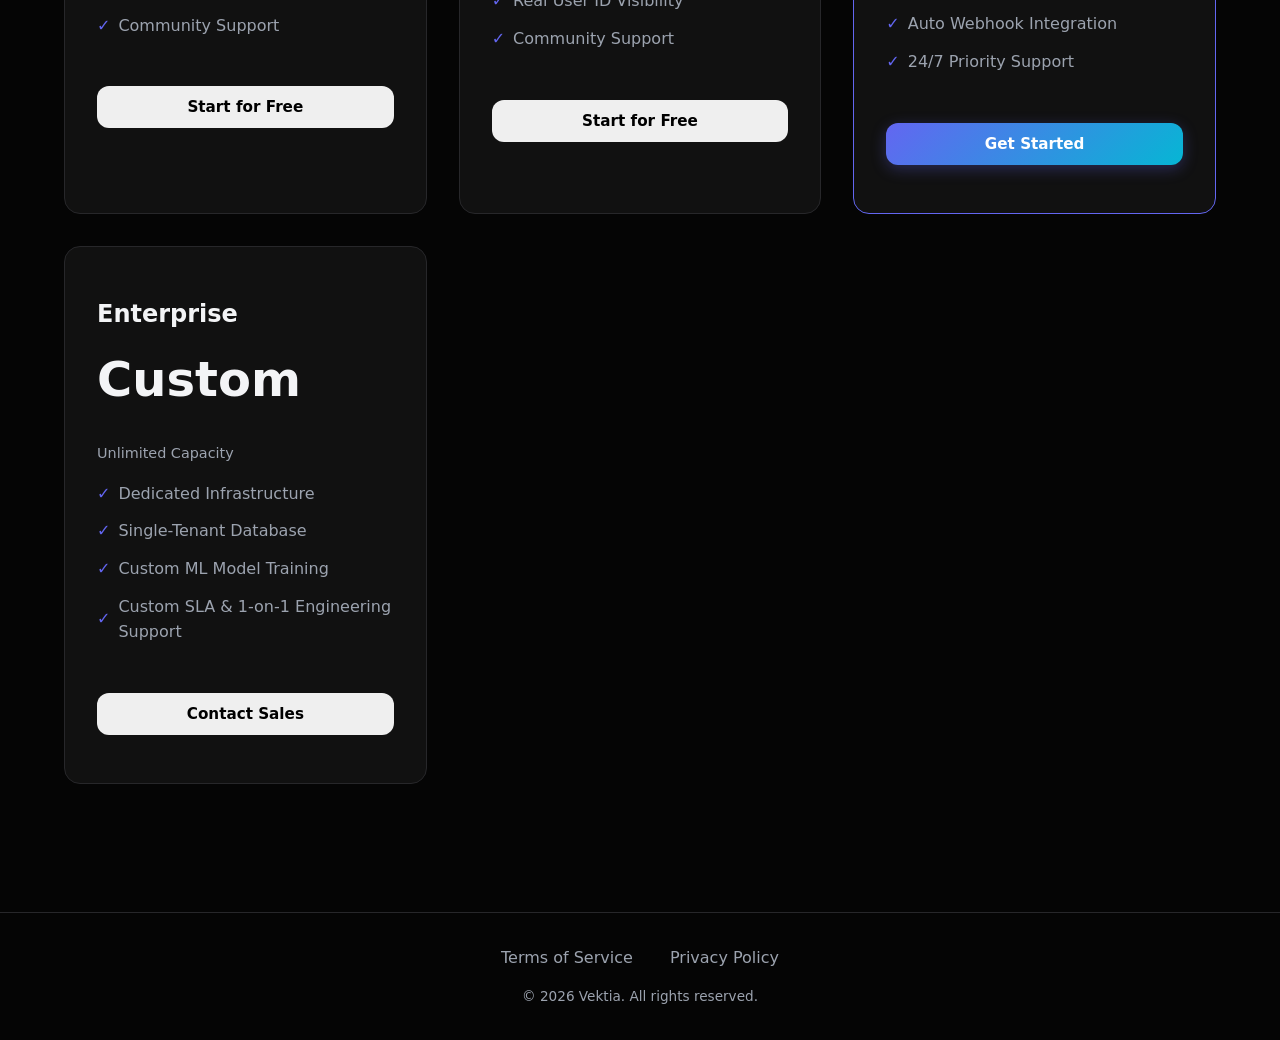
==== commit dc71a283: "feat: implement FastAPI entry point with static file serving and standardize logo pathing across adm" ====
--- a/public/index.html
+++ b/public/index.html
@@ -27,14 +27,33 @@
             overflow-x: hidden;
         }
 
+        /* Animations */
+        @keyframes fadeInUp {
+            from { opacity: 0; transform: translateY(30px); }
+            to { opacity: 1; transform: translateY(0); }
+        }
+        @keyframes floatLogo {
+            0% { transform: translateY(0px); filter: drop-shadow(0 0 8px rgba(99,102,241,0.2)); }
+            50% { transform: translateY(-4px); filter: drop-shadow(0 0 18px rgba(99,102,241,0.6)); }
+            100% { transform: translateY(0px); filter: drop-shadow(0 0 8px rgba(99,102,241,0.2)); }
+        }
+        @keyframes glowPulse {
+            0% { opacity: 0.3; transform: translate(-50%, 0) scale(1) rotate(0deg); }
+            33% { opacity: 0.8; transform: translate(-40%, 5%) scale(1.2) rotate(10deg); }
+            66% { opacity: 0.6; transform: translate(-60%, -5%) scale(1.1) rotate(-10deg); }
+            100% { opacity: 0.3; transform: translate(-50%, 0) scale(1) rotate(0deg); }
+        }
+
         /* Background Effects */
         .glow-bg {
             position: absolute;
-            top: -20%; left: 50%;
+            top: -30%; left: 50%;
             transform: translateX(-50%);
-            width: 800px; height: 800px;
-            background: radial-gradient(circle, rgba(99,102,241,0.15) 0%, rgba(0,0,0,0) 70%);
+            width: 1000px; height: 1000px;
+            background: radial-gradient(circle, rgba(99,102,241,0.25) 0%, rgba(6,182,212,0.15) 30%, rgba(0,0,0,0) 70%);
             z-index: -1;
+            animation: glowPulse 12s ease-in-out infinite;
+            filter: blur(20px);
         }
 
         /* Navbar */
@@ -60,10 +79,39 @@
             color: white; box-shadow: 0 4px 15px rgba(99,102,241,0.3);
         }
         .btn-primary:hover { transform: translateY(-2px); box-shadow: 0 6px 20px rgba(99,102,241,0.5); }
-        .btn-outline {
-            background: transparent; border: 1px solid var(--border-color); color: var(--text-color);
-        }
         .btn-outline:hover { border-color: var(--text-muted); }
+
+        /* Language Select */
+        .lang-select {
+            margin-left: 1rem;
+            padding: 0.5rem 1rem;
+            background: rgba(255, 255, 255, 0.05);
+            color: var(--text-color);
+            border: 1px solid var(--border-color);
+            border-radius: var(--radius-md);
+            outline: none;
+            font-size: 0.9rem;
+            font-weight: 500;
+            cursor: pointer;
+            transition: all 0.2s;
+            appearance: none;
+            -webkit-appearance: none;
+            -moz-appearance: none;
+            background-image: url("data:image/svg+xml;charset=UTF-8,%3csvg xmlns='http://www.w3.org/2000/svg' viewBox='0 0 24 24' fill='none' stroke='%239ca3af' stroke-width='2' stroke-linecap='round' stroke-linejoin='round'%3e%3cpolyline points='6 9 12 15 18 9'%3e%3c/polyline%3e%3c/svg%3e");
+            background-repeat: no-repeat;
+            background-position: right 0.75rem center;
+            background-size: 1em;
+            padding-right: 2.25rem;
+        }
+        .lang-select:hover {
+            border-color: var(--text-muted);
+            background: rgba(255, 255, 255, 0.1);
+        }
+        .lang-select option {
+            background: var(--surface-color);
+            color: var(--text-color);
+            padding: 0.5rem;
+        }
 
         /* Hero Section */
         .hero {
@@ -74,8 +122,19 @@
             margin-bottom: 1.5rem;
             background: linear-gradient(to right, #fff, #9ca3af);
             -webkit-background-clip: text; -webkit-text-fill-color: transparent;
-        }
-        .hero p { font-size: 1.25rem; color: var(--text-muted); margin-bottom: 2.5rem; max-width: 600px; margin-inline: auto; }
+            opacity: 0;
+            animation: fadeInUp 1s cubic-bezier(0.16, 1, 0.3, 1) forwards;
+        }
+        .hero p { 
+            font-size: 1.25rem; color: var(--text-muted); margin-bottom: 2.5rem; max-width: 600px; margin-inline: auto; 
+            opacity: 0;
+            animation: fadeInUp 1s cubic-bezier(0.16, 1, 0.3, 1) 0.2s forwards;
+        }
+        .hero-buttons {
+            display: flex; gap: 1rem; justify-content: center;
+            opacity: 0;
+            animation: fadeInUp 1s cubic-bezier(0.16, 1, 0.3, 1) 0.4s forwards;
+        }
         
         /* Features */
         .features {
@@ -103,8 +162,8 @@
             border: 1px solid var(--border-color); position: relative; text-align: left;
         }
         .price-card.premium { border-color: var(--primary-color); }
-        .price-card.premium::before {
-            content: 'ÖNERİLEN'; position: absolute; top: -12px; left: 50%; transform: translateX(-50%);
+        .premium-badge {
+            position: absolute; top: -12px; left: 50%; transform: translateX(-50%);
             background: var(--primary-color); font-size: 0.75rem; font-weight: bold; padding: 4px 12px; border-radius: 20px;
         }
         .price-tier { font-size: 1.5rem; font-weight: 600; margin-bottom: 0.5rem; }
@@ -138,17 +197,16 @@
 
     <nav>
         <div class="logo">
-            <div class="logo-icon">V</div>
-            Vektia
+            <img src="./logo.png" alt="Vektia" style="height: 55px; cursor: pointer;" />
         </div>
         <div class="nav-links" style="display:flex; align-items:center;">
             <a href="#features" data-i18n="nav_features">Özellikler</a>
             <a href="#pricing" data-i18n="nav_pricing">Fiyatlandırma</a>
             <a href="/admin/customer_login.html" data-i18n="nav_login">Müşteri Girişi</a>
             <button class="btn btn-primary" style="margin-left: 2rem;" onclick="openRegisterModal('premium')" data-i18n="nav_cta">Hemen Başla</button>
-            <select id="langSelect" style="margin-left:1rem; padding:0.25rem; background:transparent; color:var(--text-color); border:1px solid var(--border-color); border-radius:4px; outline:none;" onchange="i18n.setLang(this.value)">
-                <option value="en">🇬🇧 EN</option>
-                <option value="tr">🇹🇷 TR</option>
+            <select id="langSelect" class="lang-select" onchange="i18n.setLang(this.value)">
+                <option value="en">🇬🇧 English</option>
+                <option value="tr">🇹🇷 Türkçe</option>
             </select>
         </div>
     </nav>
@@ -156,9 +214,9 @@
     <section class="hero">
         <h1 data-i18n="hero_title">Platformunuzu bot ve ihlalcilerden arındırın.</h1>
         <p data-i18n="hero_subtitle">Gelişmiş istatistiksel analiz ve yapay zeka ile makro, bot ve anormal kullanıcı davranışlarını 0ms gecikme ile tespit edin.</p>
-        <div style="display: flex; gap: 1rem; justify-content: center;">
+        <div class="hero-buttons">
             <button class="btn btn-primary" onclick="openRegisterModal('free')" data-i18n="btn_free_trial">Ücretsiz Denemeye Başla</button>
-            <a href="/admin/customer_login.html" class="btn btn-outline" data-i18n="btn_login">Giriş Yap</a>
+            <button class="btn btn-outline" onclick="document.getElementById('features').scrollIntoView({behavior: 'smooth'})" data-i18n="btn_docs">Dokümantasyon</button>
         </div>
     </section>
 
@@ -207,6 +265,7 @@
                 <button class="btn btn-outline" style="width: 100%; margin-top: 1rem;" onclick="openRegisterModal('payg')" data-i18n="btn_start_free">Ücretsiz Başla</button>
             </div>
             <div class="price-card premium">
+                <div class="premium-badge" data-i18n="badge_recommended">ÖNERİLEN</div>
                 <div class="price-tier" data-i18n="price_premium">Pro</div>
                 <div class="price-amount">$99 <span data-i18n="price_prem_period">/Ay</span></div>
                 <p style="color: var(--text-muted); font-size: 0.9rem; margin-bottom: 1rem;" data-i18n="price_prem_sub">10M Event Dahil (Aşım: $0.80/100K)</p>
@@ -303,6 +362,11 @@
                 "nav_pricing": "Fiyatlandırma", 
                 "nav_login": "Müşteri Girişi", 
                 "nav_cta": "Hemen Başla",
+                "btn_docs": "Dokümantasyon",
+                "footer_terms": "Hizmet Şartları",
+                "footer_privacy": "Gizlilik Politikası (KVKK)",
+                "footer_rights": "Tüm hakları saklıdır.",
+                "badge_recommended": "ÖNERİLEN",
                 "hero_title": "Platformunuzu bot ve ihlalcilerden arındırın.",
                 "hero_subtitle": "Gelişmiş istatistiksel analiz ve yapay zeka ile makro, bot ve anormal kullanıcı davranışlarını 0ms gecikme ile tespit edin.",
                 "btn_free_trial": "Ücretsiz Denemeye Başla",
@@ -363,6 +427,11 @@
                 "nav_pricing": "Pricing", 
                 "nav_login": "Customer Login", 
                 "nav_cta": "Get Started",
+                "btn_docs": "Documentation",
+                "footer_terms": "Terms of Service",
+                "footer_privacy": "Privacy Policy",
+                "footer_rights": "All rights reserved.",
+                "badge_recommended": "RECOMMENDED",
                 "hero_title": "Purify your platform from bots and violators.",
                 "hero_subtitle": "Detect macros, bots, and abnormal user behaviors with 0ms latency using advanced statistical analysis and AI.",
                 "btn_free_trial": "Start Free Trial",
@@ -529,10 +598,10 @@
 
     <footer style="border-top: 1px solid var(--border-color); padding: 2rem 5%; text-align: center; color: var(--text-muted); margin-top: 4rem;">
         <div>
-            <a href="terms.html" style="color: var(--text-muted); text-decoration: none; margin: 0 1rem; transition: color 0.2s;" onmouseover="this.style.color='var(--text-color)'" onmouseout="this.style.color='var(--text-muted)'">Hizmet Şartları</a>
-            <a href="privacy.html" style="color: var(--text-muted); text-decoration: none; margin: 0 1rem; transition: color 0.2s;" onmouseover="this.style.color='var(--text-color)'" onmouseout="this.style.color='var(--text-muted)'">Gizlilik Politikası (KVKK)</a>
-        </div>
-        <div style="margin-top: 1rem; font-size: 0.85rem;">&copy; 2026 Vektia. Tüm hakları saklıdır.</div>
+            <a href="terms.html" style="color: var(--text-muted); text-decoration: none; margin: 0 1rem; transition: color 0.2s;" onmouseover="this.style.color='var(--text-color)'" onmouseout="this.style.color='var(--text-muted)'" data-i18n="footer_terms">Hizmet Şartları</a>
+            <a href="privacy.html" style="color: var(--text-muted); text-decoration: none; margin: 0 1rem; transition: color 0.2s;" onmouseover="this.style.color='var(--text-color)'" onmouseout="this.style.color='var(--text-muted)'" data-i18n="footer_privacy">Gizlilik Politikası (KVKK)</a>
+        </div>
+        <div style="margin-top: 1rem; font-size: 0.85rem;">&copy; 2026 Vektia. <span data-i18n="footer_rights">Tüm hakları saklıdır.</span></div>
     </footer>
 </body>
 </html>
